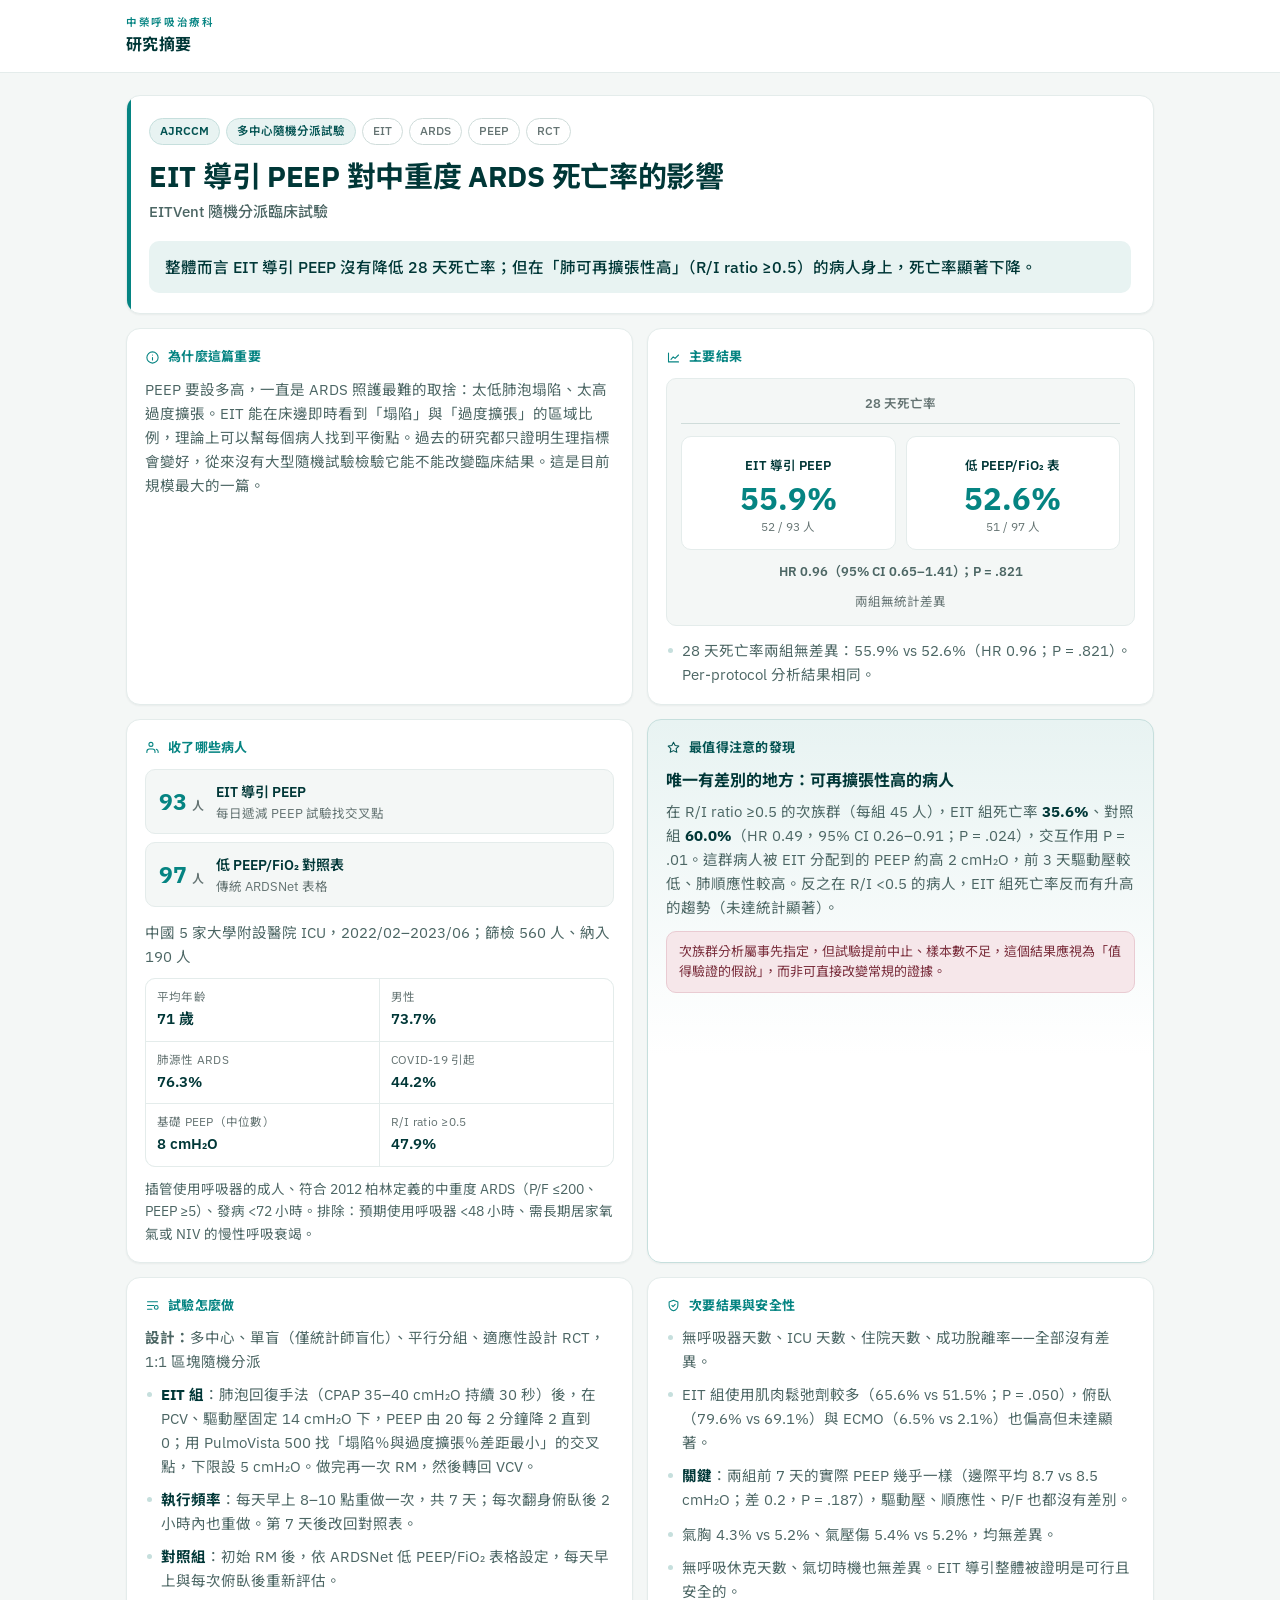
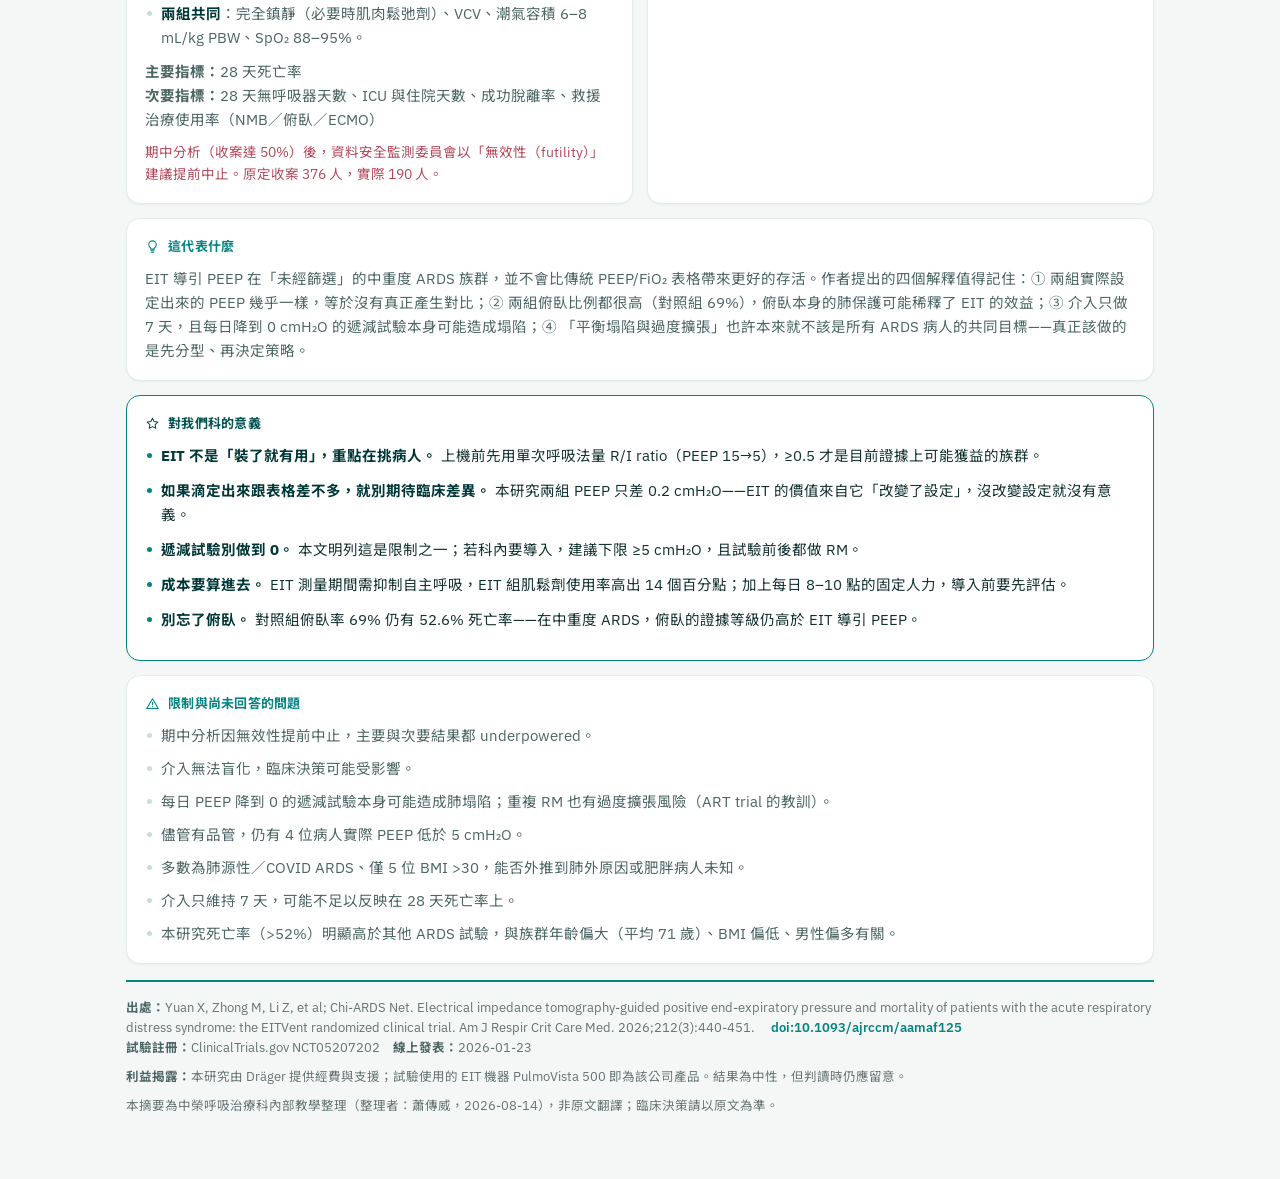
==== _paper-preview.html @ 53f27b80 "v0.8.2 推播加「測試顯示通知」按鈕（本機 showNotification 診斷） Co-Authored-By: Claude Opus 4.8 <noreply@anthropic.com>" ====
<!doctype html>
<html lang="zh-Hant">
<head>
<meta charset="utf-8">
<meta name="viewport" content="width=device-width, initial-scale=1, viewport-fit=cover">
<title>研究摘要預覽 — RT Dashboard</title>
<link rel="preconnect" href="https://fonts.googleapis.com">
<link rel="preconnect" href="https://fonts.gstatic.com" crossorigin>
<link href="https://fonts.googleapis.com/css2?family=IBM+Plex+Sans:wght@400;500;600;700&family=Noto+Sans+TC:wght@400;500;700&display=swap" rel="stylesheet">
<style>
:root{
  --teal:#058482; --teal-deep:#035352; --teal-ink:#003737; --teal-wash:#E8F3F2; --teal-line:#C6DFDD;
  --paper:#F4F7F6; --card:#FFF; --line:#E4ECEB; --line-2:#CFDCDA;
  --ink:#12312F; --ink-2:#4C6664; --ink-3:#657473;
  --sun:#B4485B; --sun-wash:#F6E7EA;
  --r-card:14px; --r-cell:10px; --r-chip:999px;
  --sh-card:0 1px 2px rgba(18,49,47,.05);
  --ease:cubic-bezier(.2,.7,.3,1);
}
*{box-sizing:border-box}
html,body{margin:0;padding:0}
body{
  background:var(--paper); color:var(--ink); line-height:1.65;
  font-family:'IBM Plex Sans','Noto Sans TC','PingFang TC','Microsoft JhengHei',sans-serif;
  -webkit-font-smoothing:antialiased;
}
.tnum{font-variant-numeric:tabular-nums}
strong{font-weight:700;color:var(--teal-ink)}

.wrap{max-width:1060px;margin:0 auto;padding:0 16px 64px}

/* ── 頁首 ── */
.top{background:var(--card);border-bottom:1px solid var(--line);margin-bottom:22px}
.top__in{max-width:1060px;margin:0 auto;padding:14px 16px;display:flex;align-items:center;gap:10px}
.eyebrow{font-size:10.5px;font-weight:600;letter-spacing:.16em;color:var(--teal);text-transform:uppercase}
.top__t{font-size:16px;font-weight:700;color:var(--teal-ink);letter-spacing:.02em}

/* ── 標題區 ── */
.head{background:var(--card);border:1px solid var(--line);border-radius:var(--r-card);
  box-shadow:var(--sh-card);padding:22px 22px 20px;position:relative;overflow:hidden}
.head::before{content:"";position:absolute;inset:0 auto 0 0;width:4px;background:var(--teal)}
.chips{display:flex;flex-wrap:wrap;gap:6px;margin-bottom:12px}
.chip{font-size:11.5px;font-weight:600;padding:3px 10px;border-radius:var(--r-chip);
  background:var(--teal-wash);color:var(--teal-deep);border:1px solid var(--teal-line)}
.chip--plain{background:transparent;color:var(--ink-3);border-color:var(--line-2);font-weight:500}
h1{font-size:clamp(21px,3.4vw,29px);line-height:1.32;margin:0;color:var(--teal-ink);letter-spacing:-.01em}
.sub{font-size:15px;color:var(--ink-2);margin-top:5px;font-weight:500}
.lead{margin-top:16px;padding:14px 16px;background:var(--teal-wash);border-radius:var(--r-cell);
  font-size:15.5px;font-weight:500;color:var(--teal-ink);line-height:1.6}

/* ── 版面 ── */
.grid{display:grid;grid-template-columns:1fr;gap:14px;margin-top:14px}
@media(min-width:880px){
  .grid{grid-template-columns:1fr 1fr}
  .grid > .span2{grid-column:1 / -1}
}

.card{background:var(--card);border:1px solid var(--line);border-radius:var(--r-card);
  box-shadow:var(--sh-card);padding:17px 18px}
.card__h{display:flex;align-items:center;gap:8px;margin:0 0 10px;
  font-size:13px;font-weight:700;color:var(--teal);letter-spacing:.02em}
.ico{width:15px;height:15px;flex:0 0 auto;fill:none;stroke:currentColor;stroke-width:1.7;
  stroke-linecap:round;stroke-linejoin:round}
.card p{margin:0 0 9px;font-size:14.5px;color:var(--ink-2)}
.card p:last-child{margin-bottom:0}
ul.list{margin:0;padding:0;list-style:none}
ul.list li{position:relative;padding-left:16px;margin-bottom:9px;font-size:14.5px;color:var(--ink-2)}
ul.list li:last-child{margin-bottom:0}
ul.list li::before{content:"";position:absolute;left:2px;top:9px;width:5px;height:5px;
  border-radius:50%;background:var(--teal-line)}

/* 分組人數 */
.arms{display:flex;flex-direction:column;gap:8px;margin:0 0 14px}
.arm{display:flex;align-items:center;gap:12px;padding:11px 13px;border-radius:var(--r-cell);
  background:var(--paper);border:1px solid var(--line)}
.arm__n{font-size:23px;font-weight:700;color:var(--teal);line-height:1;font-variant-numeric:tabular-nums}
.arm__n small{font-size:12px;font-weight:600;color:var(--ink-3);margin-left:2px}
.arm__b{min-width:0}
.arm__name{font-size:14px;font-weight:600;color:var(--teal-ink)}
.arm__note{font-size:12.5px;color:var(--ink-3);line-height:1.45}

/* 基本資料表 */
.facts{display:grid;grid-template-columns:1fr 1fr;gap:1px;background:var(--line);
  border:1px solid var(--line);border-radius:var(--r-cell);overflow:hidden}
.fact{background:var(--card);padding:9px 11px}
.fact__k{font-size:11.5px;color:var(--ink-3);letter-spacing:.02em}
.fact__v{font-size:15px;font-weight:600;color:var(--teal-ink);font-variant-numeric:tabular-nums}

/* 主要結果數字盤 */
.stat{background:var(--paper);border:1px solid var(--line);border-radius:var(--r-cell);padding:14px}
.stat__label{font-size:12.5px;font-weight:600;color:var(--ink-3);text-align:center;
  padding-bottom:9px;border-bottom:1px solid var(--line-2);margin-bottom:12px}
.stat__row{display:grid;grid-template-columns:1fr 1fr;gap:10px}
.stat__box{background:var(--card);border:1px solid var(--line);border-radius:var(--r-cell);
  padding:12px 8px;text-align:center}
.stat__name{font-size:12.5px;font-weight:600;color:var(--teal-ink);line-height:1.35;min-height:2.7em;
  display:flex;align-items:center;justify-content:center}
.stat__v{font-size:31px;font-weight:700;color:var(--teal);line-height:1.1;font-variant-numeric:tabular-nums}
.stat__sub{font-size:11.5px;color:var(--ink-3);margin-top:2px;font-variant-numeric:tabular-nums}
.stat__eff{margin-top:11px;text-align:center;font-size:13px;font-weight:600;color:var(--ink-2);
  font-variant-numeric:tabular-nums}
.stat__verdict{margin-top:8px;text-align:center;font-size:12.5px;color:var(--ink-3)}

/* 次族群亮點 */
.hl{border-color:var(--teal-line);background:linear-gradient(180deg,var(--teal-wash),var(--card) 62%)}
.hl .card__h{color:var(--teal-deep)}
.hl__t{font-size:16px;font-weight:700;color:var(--teal-ink);margin:0 0 9px;line-height:1.4}
.caveat{margin-top:11px;padding:10px 12px;border-radius:var(--r-cell);
  background:var(--sun-wash);border:1px solid #E9CBD2;font-size:13px;color:#7A2E3C;line-height:1.55}

/* RT 實務 */
.rt{border-color:var(--teal);border-width:1.5px}
.rt .card__h{color:var(--teal-deep)}
.rt ul.list li::before{background:var(--teal)}
.rt ul.list li{color:var(--ink);font-size:14.5px;margin-bottom:11px}

/* 頁尾引用 */
.cite{margin-top:16px;padding-top:15px;border-top:2px solid var(--teal);
  font-size:12.5px;color:var(--ink-3);line-height:1.6}
.cite b{color:var(--ink-2)}
.cite a{color:var(--teal);text-decoration:none;font-weight:600}
.cite a:hover{text-decoration:underline}
.coi{margin-top:9px;font-size:12.5px;color:var(--ink-3);font-style:normal}
.err{padding:28px;text-align:center;color:var(--sun)}
</style>
</head>
<body>

<header class="top">
  <div class="top__in">
    <div>
      <div class="eyebrow">中榮呼吸治療科</div>
      <div class="top__t">研究摘要</div>
    </div>
  </div>
</header>

<main class="wrap" id="root"><div class="err">載入中…</div></main>

<script>
const ICONS = {
  why:'<circle cx="12" cy="12" r="9"/><path d="M12 16v-4M12 8h.01"/>',
  who:'<path d="M16 20v-1.5a4 4 0 0 0-4-4H7a4 4 0 0 0-4 4V20"/><circle cx="9.5" cy="7" r="3.2"/><path d="M21 20v-1.5a4 4 0 0 0-3-3.8"/>',
  how:'<path d="M4 6h16M4 12h10M4 18h7"/><circle cx="18" cy="15" r="3"/>',
  found:'<path d="M4 19V5M4 19h16"/><path d="M8 15l3.5-4 3 2.5L20 8"/>',
  star:'<path d="M12 3.5l2.6 5.4 5.9.8-4.3 4.1 1.1 5.9L12 17l-5.3 2.7 1.1-5.9L3.5 9.7l5.9-.8z"/>',
  shield:'<path d="M12 3.5l7 3v5c0 4.2-2.9 7.7-7 9-4.1-1.3-7-4.8-7-9v-5z"/><path d="M9.5 12l1.8 1.8 3.4-3.6"/>',
  bulb:'<path d="M9.5 18h5M10 21h4"/><path d="M8.5 14C7 12.8 6 11 6 9a6 6 0 0 1 12 0c0 2-1 3.8-2.5 5-.7.6-1 1.3-1 2.2h-5c0-.9-.3-1.6-1-2.2z"/>',
  warn:'<path d="M12 4.5L2.8 20h18.4z"/><path d="M12 10v4M12 17h.01"/>'
};
const ico = n => `<svg class="ico" viewBox="0 0 24 24">${ICONS[n]||''}</svg>`;
const esc = s => String(s).replace(/[&<>]/g, c => ({'&':'&amp;','<':'&lt;','>':'&gt;'}[c]));
const md  = s => esc(s).replace(/\*\*(.+?)\*\*/g, '<strong>$1</strong>');
const li  = arr => `<ul class="list">${arr.map(x => `<li>${md(x)}</li>`).join('')}</ul>`;
const card = (icon, title, body, cls='') =>
  `<section class="card ${cls}"><h2 class="card__h">${ico(icon)}${esc(title)}</h2>${body}</section>`;

function render(d) {
  const p = d.population, m = d.methods, k = d.keyStat;

  const head = `
    <section class="head">
      <div class="chips">
        ${d.journal ? `<span class="chip">${esc(d.journal)}</span>` : ''}
        ${d.designLabel ? `<span class="chip">${esc(d.designLabel)}</span>` : ''}
        ${(d.tags||[]).map(t => `<span class="chip chip--plain">${esc(t)}</span>`).join('')}
      </div>
      <h1>${esc(d.title)}</h1>
      ${d.titleSub ? `<div class="sub">${esc(d.titleSub)}</div>` : ''}
      <div class="lead">${md(d.oneLiner)}</div>
    </section>`;

  const who = `
    <div class="arms">
      ${p.arms.map(a => `
        <div class="arm">
          <div class="arm__n">${a.n}<small> 人</small></div>
          <div class="arm__b">
            <div class="arm__name">${esc(a.name)}</div>
            <div class="arm__note">${esc(a.note||'')}</div>
          </div>
        </div>`).join('')}
    </div>
    <p>${md(p.detail)}</p>
    <div class="facts">
      ${p.baseline.map(f => `<div class="fact"><div class="fact__k">${esc(f.label)}</div><div class="fact__v">${esc(f.value)}</div></div>`).join('')}
    </div>
    <p style="margin-top:11px;font-size:13.5px">${md(p.criteria)}</p>`;

  const how = `
    <p><b>設計：</b>${md(m.design)}</p>
    ${li(m.intervention)}
    <p style="margin-top:11px"><b>主要指標：</b>${md(m.primary)}<br><b>次要指標：</b>${md(m.secondaryList)}</p>
    <p style="color:var(--sun);font-size:13.5px">${md(m.note)}</p>`;

  const stat = `
    <div class="stat">
      <div class="stat__label">${esc(k.label)}</div>
      <div class="stat__row">
        ${[k.a, k.b].map(x => `
          <div class="stat__box">
            <div class="stat__name">${esc(x.name)}</div>
            <div class="stat__v">${esc(x.value)}</div>
            <div class="stat__sub">${esc(x.sub||'')}</div>
          </div>`).join('')}
      </div>
      <div class="stat__eff">${esc(k.effect)}</div>
      <div class="stat__verdict">兩組無統計差異</div>
    </div>
    <div style="margin-top:13px">${li(d.findings.primary)}</div>`;

  const hl = `
    <div class="hl__t">${esc(d.highlight.title)}</div>
    <p>${md(d.highlight.body)}</p>
    <div class="caveat">${md(d.highlight.caveat)}</div>`;

  return head + `<div class="grid">
    ${card('why','為什麼這篇重要', `<p>${md(d.whyMatter)}</p>`)}
    ${card('found','主要結果', stat)}
    ${card('who','收了哪些病人', who)}
    ${card('star','最值得注意的發現', hl, 'hl')}
    ${card('how','試驗怎麼做', how)}
    ${card('shield','次要結果與安全性', li(d.findings.secondary) + '<div style="height:11px"></div>' + li(d.findings.safety))}
    ${card('bulb','這代表什麼', `<p>${md(d.meaning)}</p>`, 'span2')}
    ${card('star','對我們科的意義', li(d.rtTakeaway), 'span2 rt')}
    ${card('warn','限制與尚未回答的問題', li(d.limitations), 'span2')}
  </div>
  <div class="cite">
    <b>出處：</b>${esc(d.citation.authors)}. ${esc(d.citation.text)}
    　<a href="${esc(d.citation.url)}" target="_blank" rel="noopener">doi:${esc(d.citation.doi)}</a><br>
    <b>試驗註冊：</b>${esc(d.citation.registry)}　<b>線上發表：</b>${esc(d.citation.published)}
    ${d.coi ? `<div class="coi"><b>利益揭露：</b>${md(d.coi)}</div>` : ''}
    <div class="coi">本摘要為中榮呼吸治療科內部教學整理（整理者：${esc(d.reader||'—')}，${esc(d.date)}），非原文翻譯；臨床決策請以原文為準。</div>
  </div>`;
}

fetch('data/papers/2026-eitvent.json')
  .then(r => r.json())
  .then(d => { document.getElementById('root').innerHTML = render(d); document.title = d.title + ' — 研究摘要'; })
  .catch(e => { document.getElementById('root').innerHTML = '<div class="err">載入失敗：' + e.message + '</div>'; });
</script>
</body>
</html>
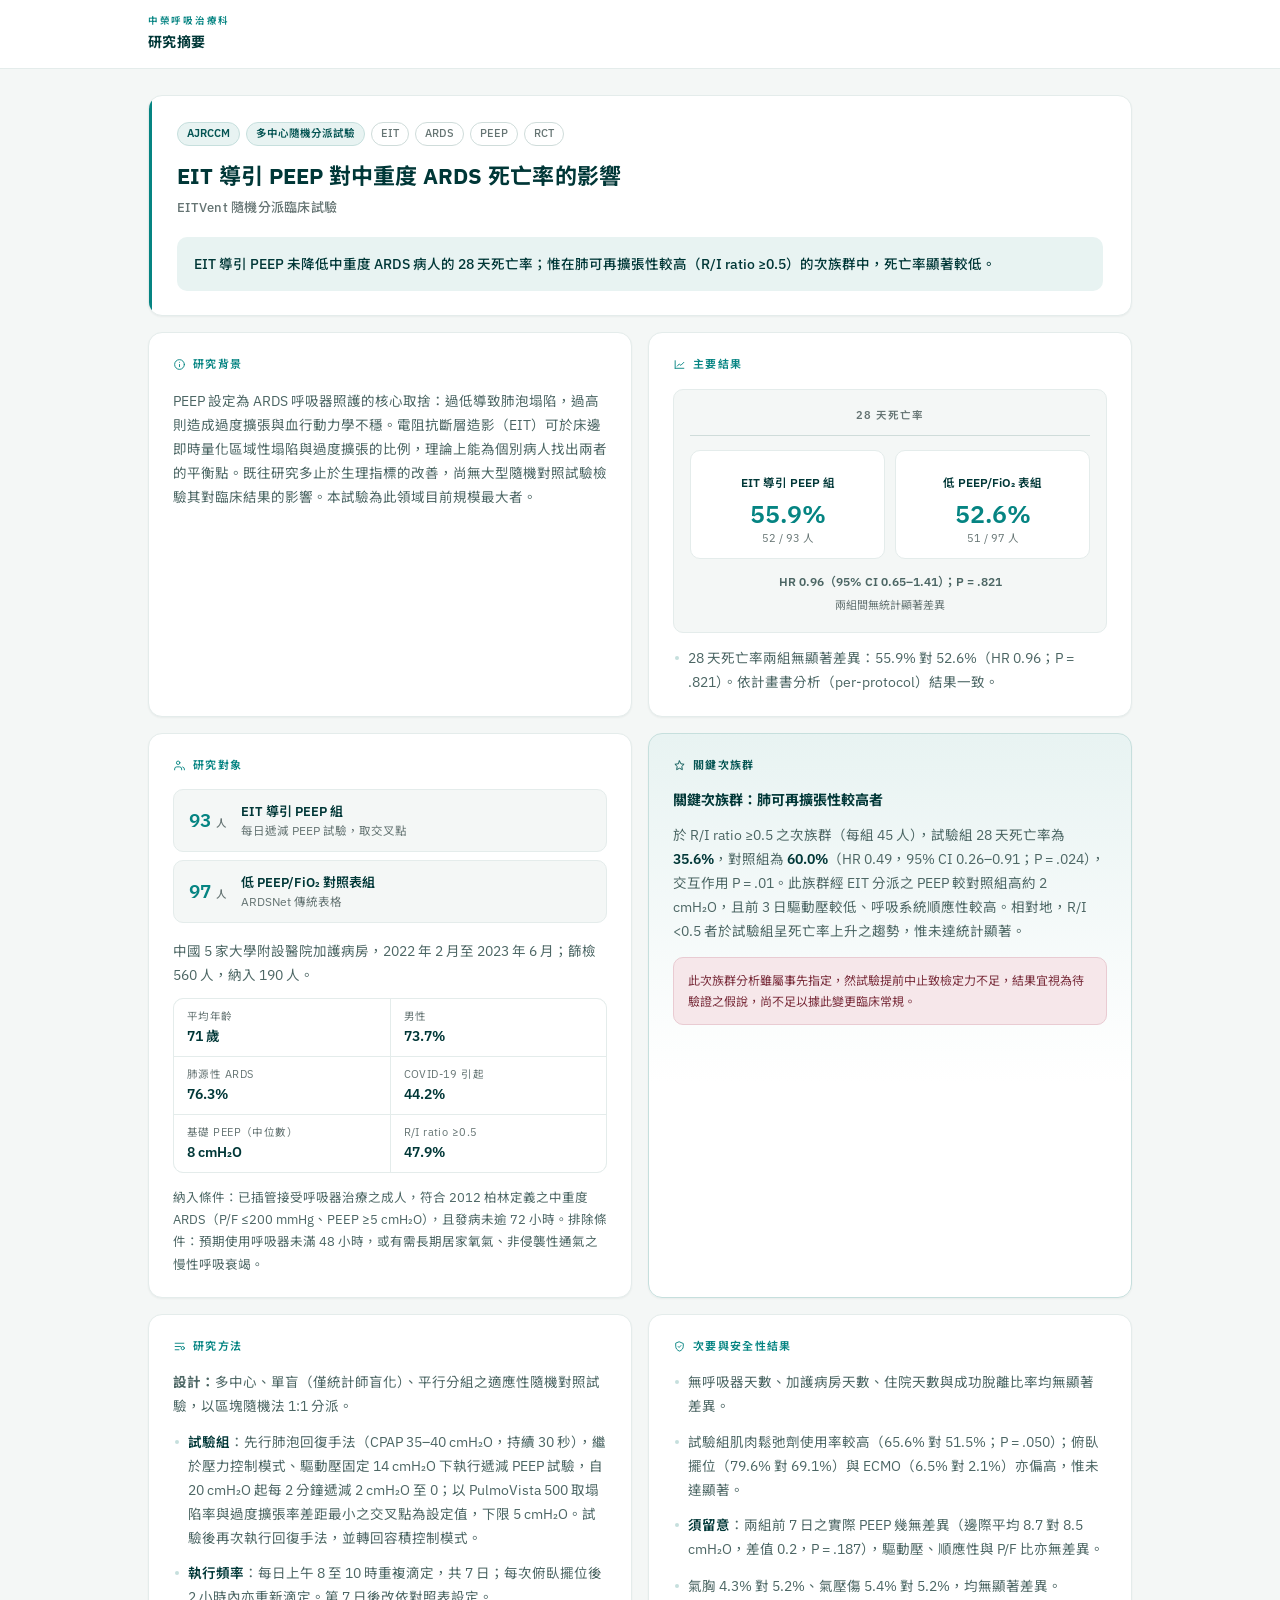
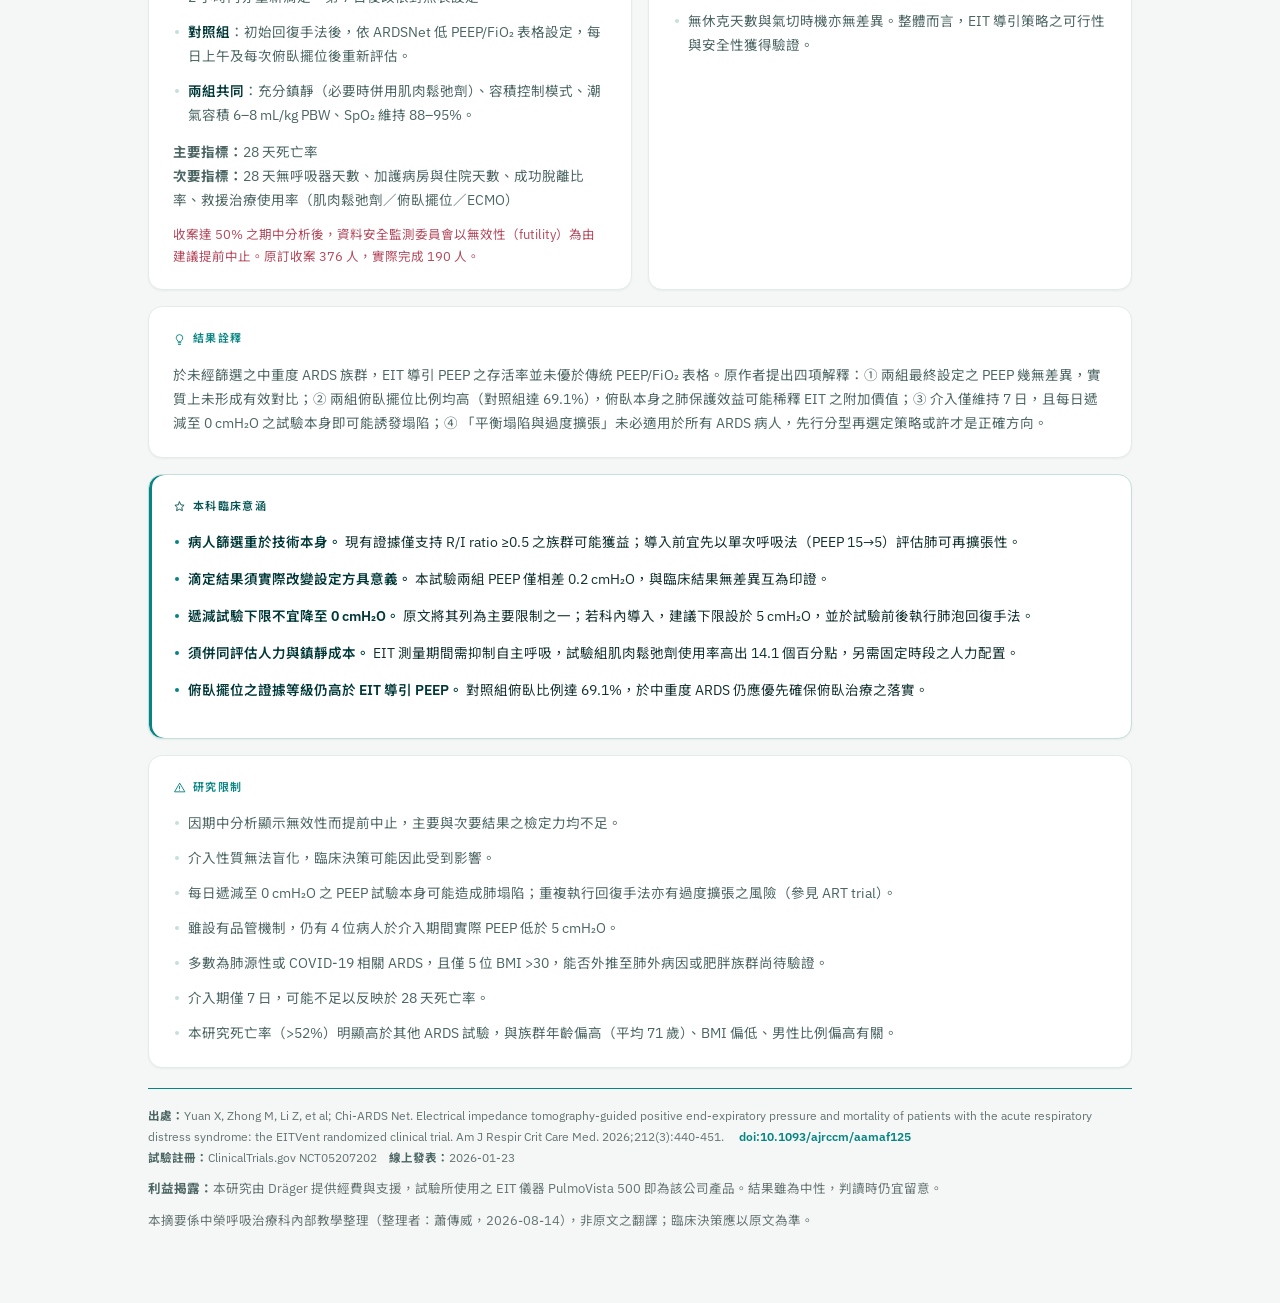
==== commit a76a7df3: "v0.8.3 token 註冊改 no-cors（fire-and-forget，供階段 B registerUrl） Co-Authored-By: Claude Opus 4.8 <noreply" ====
--- a/_paper-preview.html
+++ b/_paper-preview.html
@@ -20,103 +20,105 @@
 *{box-sizing:border-box}
 html,body{margin:0;padding:0}
 body{
-  background:var(--paper); color:var(--ink); line-height:1.65;
+  background:var(--paper); color:var(--ink); line-height:1.78;
   font-family:'IBM Plex Sans','Noto Sans TC','PingFang TC','Microsoft JhengHei',sans-serif;
+  font-size:13.5px;
   -webkit-font-smoothing:antialiased;
 }
 .tnum{font-variant-numeric:tabular-nums}
-strong{font-weight:700;color:var(--teal-ink)}
-
-.wrap{max-width:1060px;margin:0 auto;padding:0 16px 64px}
+strong{font-weight:600;color:var(--teal-ink)}
+
+.wrap{max-width:1020px;margin:0 auto;padding:0 18px 72px}
 
 /* ── 頁首 ── */
-.top{background:var(--card);border-bottom:1px solid var(--line);margin-bottom:22px}
-.top__in{max-width:1060px;margin:0 auto;padding:14px 16px;display:flex;align-items:center;gap:10px}
-.eyebrow{font-size:10.5px;font-weight:600;letter-spacing:.16em;color:var(--teal);text-transform:uppercase}
-.top__t{font-size:16px;font-weight:700;color:var(--teal-ink);letter-spacing:.02em}
+.top{background:var(--card);border-bottom:1px solid var(--line);margin-bottom:26px}
+.top__in{max-width:1020px;margin:0 auto;padding:13px 18px;display:flex;align-items:center;gap:10px}
+.eyebrow{font-size:9.5px;font-weight:600;letter-spacing:.18em;color:var(--teal);text-transform:uppercase}
+.top__t{font-size:14px;font-weight:700;color:var(--teal-ink);letter-spacing:.03em}
 
 /* ── 標題區 ── */
 .head{background:var(--card);border:1px solid var(--line);border-radius:var(--r-card);
-  box-shadow:var(--sh-card);padding:22px 22px 20px;position:relative;overflow:hidden}
-.head::before{content:"";position:absolute;inset:0 auto 0 0;width:4px;background:var(--teal)}
-.chips{display:flex;flex-wrap:wrap;gap:6px;margin-bottom:12px}
-.chip{font-size:11.5px;font-weight:600;padding:3px 10px;border-radius:var(--r-chip);
+  box-shadow:var(--sh-card);padding:26px 28px 24px;position:relative;overflow:hidden}
+.head::before{content:"";position:absolute;inset:0 auto 0 0;width:3px;background:var(--teal)}
+.chips{display:flex;flex-wrap:wrap;gap:6px;margin-bottom:14px}
+.chip{font-size:10.5px;font-weight:600;padding:2px 9px;border-radius:var(--r-chip);line-height:1.7;
   background:var(--teal-wash);color:var(--teal-deep);border:1px solid var(--teal-line)}
 .chip--plain{background:transparent;color:var(--ink-3);border-color:var(--line-2);font-weight:500}
-h1{font-size:clamp(21px,3.4vw,29px);line-height:1.32;margin:0;color:var(--teal-ink);letter-spacing:-.01em}
-.sub{font-size:15px;color:var(--ink-2);margin-top:5px;font-weight:500}
-.lead{margin-top:16px;padding:14px 16px;background:var(--teal-wash);border-radius:var(--r-cell);
-  font-size:15.5px;font-weight:500;color:var(--teal-ink);line-height:1.6}
+h1{font-size:clamp(18px,2.4vw,22px);line-height:1.45;margin:0;color:var(--teal-ink);
+  letter-spacing:.01em;font-weight:700;text-wrap:balance}
+.sub{font-size:13px;color:var(--ink-3);margin-top:4px;font-weight:500;letter-spacing:.02em}
+.lead{margin-top:18px;padding:15px 17px;background:var(--teal-wash);border-radius:var(--r-cell);
+  font-size:13.5px;font-weight:500;color:var(--teal-ink);line-height:1.8}
 
 /* ── 版面 ── */
-.grid{display:grid;grid-template-columns:1fr;gap:14px;margin-top:14px}
+.grid{display:grid;grid-template-columns:1fr;gap:16px;margin-top:16px}
 @media(min-width:880px){
   .grid{grid-template-columns:1fr 1fr}
   .grid > .span2{grid-column:1 / -1}
 }
 
 .card{background:var(--card);border:1px solid var(--line);border-radius:var(--r-card);
-  box-shadow:var(--sh-card);padding:17px 18px}
-.card__h{display:flex;align-items:center;gap:8px;margin:0 0 10px;
-  font-size:13px;font-weight:700;color:var(--teal);letter-spacing:.02em}
-.ico{width:15px;height:15px;flex:0 0 auto;fill:none;stroke:currentColor;stroke-width:1.7;
+  box-shadow:var(--sh-card);padding:22px 24px}
+.card__h{display:flex;align-items:center;gap:7px;margin:0 0 14px;
+  font-size:11px;font-weight:600;color:var(--teal);letter-spacing:.12em}
+.ico{width:13px;height:13px;flex:0 0 auto;fill:none;stroke:currentColor;stroke-width:1.7;
   stroke-linecap:round;stroke-linejoin:round}
-.card p{margin:0 0 9px;font-size:14.5px;color:var(--ink-2)}
+.card p{margin:0 0 11px;color:var(--ink-2)}
 .card p:last-child{margin-bottom:0}
 ul.list{margin:0;padding:0;list-style:none}
-ul.list li{position:relative;padding-left:16px;margin-bottom:9px;font-size:14.5px;color:var(--ink-2)}
+ul.list li{position:relative;padding-left:15px;margin-bottom:11px;color:var(--ink-2)}
 ul.list li:last-child{margin-bottom:0}
-ul.list li::before{content:"";position:absolute;left:2px;top:9px;width:5px;height:5px;
+ul.list li::before{content:"";position:absolute;left:2px;top:10px;width:4px;height:4px;
   border-radius:50%;background:var(--teal-line)}
 
 /* 分組人數 */
-.arms{display:flex;flex-direction:column;gap:8px;margin:0 0 14px}
-.arm{display:flex;align-items:center;gap:12px;padding:11px 13px;border-radius:var(--r-cell);
+.arms{display:flex;flex-direction:column;gap:8px;margin:0 0 16px}
+.arm{display:flex;align-items:center;gap:14px;padding:12px 15px;border-radius:var(--r-cell);
   background:var(--paper);border:1px solid var(--line)}
-.arm__n{font-size:23px;font-weight:700;color:var(--teal);line-height:1;font-variant-numeric:tabular-nums}
-.arm__n small{font-size:12px;font-weight:600;color:var(--ink-3);margin-left:2px}
-.arm__b{min-width:0}
-.arm__name{font-size:14px;font-weight:600;color:var(--teal-ink)}
-.arm__note{font-size:12.5px;color:var(--ink-3);line-height:1.45}
+.arm__n{font-size:19px;font-weight:600;color:var(--teal);line-height:1;font-variant-numeric:tabular-nums}
+.arm__n small{font-size:10.5px;font-weight:500;color:var(--ink-3);margin-left:2px}
+.arm__b{min-width:0;line-height:1.5}
+.arm__name{font-size:13px;font-weight:600;color:var(--teal-ink)}
+.arm__note{font-size:11.5px;color:var(--ink-3)}
 
 /* 基本資料表 */
 .facts{display:grid;grid-template-columns:1fr 1fr;gap:1px;background:var(--line);
   border:1px solid var(--line);border-radius:var(--r-cell);overflow:hidden}
-.fact{background:var(--card);padding:9px 11px}
-.fact__k{font-size:11.5px;color:var(--ink-3);letter-spacing:.02em}
-.fact__v{font-size:15px;font-weight:600;color:var(--teal-ink);font-variant-numeric:tabular-nums}
+.fact{background:var(--card);padding:10px 13px;line-height:1.5}
+.fact__k{font-size:10.5px;color:var(--ink-3);letter-spacing:.04em}
+.fact__v{font-size:13.5px;font-weight:600;color:var(--teal-ink);font-variant-numeric:tabular-nums;margin-top:1px}
 
 /* 主要結果數字盤 */
-.stat{background:var(--paper);border:1px solid var(--line);border-radius:var(--r-cell);padding:14px}
-.stat__label{font-size:12.5px;font-weight:600;color:var(--ink-3);text-align:center;
-  padding-bottom:9px;border-bottom:1px solid var(--line-2);margin-bottom:12px}
+.stat{background:var(--paper);border:1px solid var(--line);border-radius:var(--r-cell);padding:16px}
+.stat__label{font-size:10.5px;font-weight:600;color:var(--ink-3);text-align:center;letter-spacing:.1em;
+  padding-bottom:11px;border-bottom:1px solid var(--line-2);margin-bottom:14px}
 .stat__row{display:grid;grid-template-columns:1fr 1fr;gap:10px}
 .stat__box{background:var(--card);border:1px solid var(--line);border-radius:var(--r-cell);
-  padding:12px 8px;text-align:center}
-.stat__name{font-size:12.5px;font-weight:600;color:var(--teal-ink);line-height:1.35;min-height:2.7em;
+  padding:14px 8px 12px;text-align:center}
+.stat__name{font-size:11.5px;font-weight:600;color:var(--teal-ink);line-height:1.5;min-height:3em;
   display:flex;align-items:center;justify-content:center}
-.stat__v{font-size:31px;font-weight:700;color:var(--teal);line-height:1.1;font-variant-numeric:tabular-nums}
-.stat__sub{font-size:11.5px;color:var(--ink-3);margin-top:2px;font-variant-numeric:tabular-nums}
-.stat__eff{margin-top:11px;text-align:center;font-size:13px;font-weight:600;color:var(--ink-2);
-  font-variant-numeric:tabular-nums}
-.stat__verdict{margin-top:8px;text-align:center;font-size:12.5px;color:var(--ink-3)}
+.stat__v{font-size:25px;font-weight:600;color:var(--teal);line-height:1.15;font-variant-numeric:tabular-nums}
+.stat__sub{font-size:10.5px;color:var(--ink-3);margin-top:3px;font-variant-numeric:tabular-nums;line-height:1.4}
+.stat__eff{margin-top:14px;text-align:center;font-size:12px;font-weight:600;color:var(--ink-2);
+  font-variant-numeric:tabular-nums;line-height:1.5}
+.stat__verdict{margin-top:5px;text-align:center;font-size:11px;color:var(--ink-3)}
 
 /* 次族群亮點 */
 .hl{border-color:var(--teal-line);background:linear-gradient(180deg,var(--teal-wash),var(--card) 62%)}
 .hl .card__h{color:var(--teal-deep)}
-.hl__t{font-size:16px;font-weight:700;color:var(--teal-ink);margin:0 0 9px;line-height:1.4}
-.caveat{margin-top:11px;padding:10px 12px;border-radius:var(--r-cell);
-  background:var(--sun-wash);border:1px solid #E9CBD2;font-size:13px;color:#7A2E3C;line-height:1.55}
+.hl__t{font-size:14px;font-weight:700;color:var(--teal-ink);margin:0 0 11px;line-height:1.6}
+.caveat{margin-top:14px;padding:12px 14px;border-radius:var(--r-cell);
+  background:var(--sun-wash);border:1px solid #E9CBD2;font-size:12px;color:#7A2E3C;line-height:1.75}
 
 /* RT 實務 */
-.rt{border-color:var(--teal);border-width:1.5px}
+.rt{border-color:var(--teal-line);box-shadow:inset 3px 0 0 var(--teal),var(--sh-card)}
 .rt .card__h{color:var(--teal-deep)}
 .rt ul.list li::before{background:var(--teal)}
-.rt ul.list li{color:var(--ink);font-size:14.5px;margin-bottom:11px}
+.rt ul.list li{color:var(--ink);margin-bottom:13px}
 
 /* 頁尾引用 */
-.cite{margin-top:16px;padding-top:15px;border-top:2px solid var(--teal);
-  font-size:12.5px;color:var(--ink-3);line-height:1.6}
+.cite{margin-top:20px;padding-top:17px;border-top:1px solid var(--teal);
+  font-size:11.5px;color:var(--ink-3);line-height:1.8}
 .cite b{color:var(--ink-2)}
 .cite a{color:var(--teal);text-decoration:none;font-weight:600}
 .cite a:hover{text-decoration:underline}
@@ -185,13 +187,13 @@
     <div class="facts">
       ${p.baseline.map(f => `<div class="fact"><div class="fact__k">${esc(f.label)}</div><div class="fact__v">${esc(f.value)}</div></div>`).join('')}
     </div>
-    <p style="margin-top:11px;font-size:13.5px">${md(p.criteria)}</p>`;
+    <p style="margin-top:13px;font-size:12.5px">${md(p.criteria)}</p>`;
 
   const how = `
     <p><b>設計：</b>${md(m.design)}</p>
     ${li(m.intervention)}
-    <p style="margin-top:11px"><b>主要指標：</b>${md(m.primary)}<br><b>次要指標：</b>${md(m.secondaryList)}</p>
-    <p style="color:var(--sun);font-size:13.5px">${md(m.note)}</p>`;
+    <p style="margin-top:13px"><b>主要指標：</b>${md(m.primary)}<br><b>次要指標：</b>${md(m.secondaryList)}</p>
+    <p style="color:var(--sun);font-size:12.5px">${md(m.note)}</p>`;
 
   const stat = `
     <div class="stat">
@@ -205,7 +207,7 @@
           </div>`).join('')}
       </div>
       <div class="stat__eff">${esc(k.effect)}</div>
-      <div class="stat__verdict">兩組無統計差異</div>
+      <div class="stat__verdict">兩組間無統計顯著差異</div>
     </div>
     <div style="margin-top:13px">${li(d.findings.primary)}</div>`;
 
@@ -215,22 +217,22 @@
     <div class="caveat">${md(d.highlight.caveat)}</div>`;
 
   return head + `<div class="grid">
-    ${card('why','為什麼這篇重要', `<p>${md(d.whyMatter)}</p>`)}
+    ${card('why','研究背景', `<p>${md(d.whyMatter)}</p>`)}
     ${card('found','主要結果', stat)}
-    ${card('who','收了哪些病人', who)}
-    ${card('star','最值得注意的發現', hl, 'hl')}
-    ${card('how','試驗怎麼做', how)}
-    ${card('shield','次要結果與安全性', li(d.findings.secondary) + '<div style="height:11px"></div>' + li(d.findings.safety))}
-    ${card('bulb','這代表什麼', `<p>${md(d.meaning)}</p>`, 'span2')}
-    ${card('star','對我們科的意義', li(d.rtTakeaway), 'span2 rt')}
-    ${card('warn','限制與尚未回答的問題', li(d.limitations), 'span2')}
+    ${card('who','研究對象', who)}
+    ${card('star','關鍵次族群', hl, 'hl')}
+    ${card('how','研究方法', how)}
+    ${card('shield','次要與安全性結果', li(d.findings.secondary) + '<div style="height:13px"></div>' + li(d.findings.safety))}
+    ${card('bulb','結果詮釋', `<p>${md(d.meaning)}</p>`, 'span2')}
+    ${card('star','本科臨床意涵', li(d.rtTakeaway), 'span2 rt')}
+    ${card('warn','研究限制', li(d.limitations), 'span2')}
   </div>
   <div class="cite">
     <b>出處：</b>${esc(d.citation.authors)}. ${esc(d.citation.text)}
     　<a href="${esc(d.citation.url)}" target="_blank" rel="noopener">doi:${esc(d.citation.doi)}</a><br>
     <b>試驗註冊：</b>${esc(d.citation.registry)}　<b>線上發表：</b>${esc(d.citation.published)}
     ${d.coi ? `<div class="coi"><b>利益揭露：</b>${md(d.coi)}</div>` : ''}
-    <div class="coi">本摘要為中榮呼吸治療科內部教學整理（整理者：${esc(d.reader||'—')}，${esc(d.date)}），非原文翻譯；臨床決策請以原文為準。</div>
+    <div class="coi">本摘要係中榮呼吸治療科內部教學整理（整理者：${esc(d.reader||'—')}，${esc(d.date)}），非原文之翻譯；臨床決策應以原文為準。</div>
   </div>`;
 }
 
